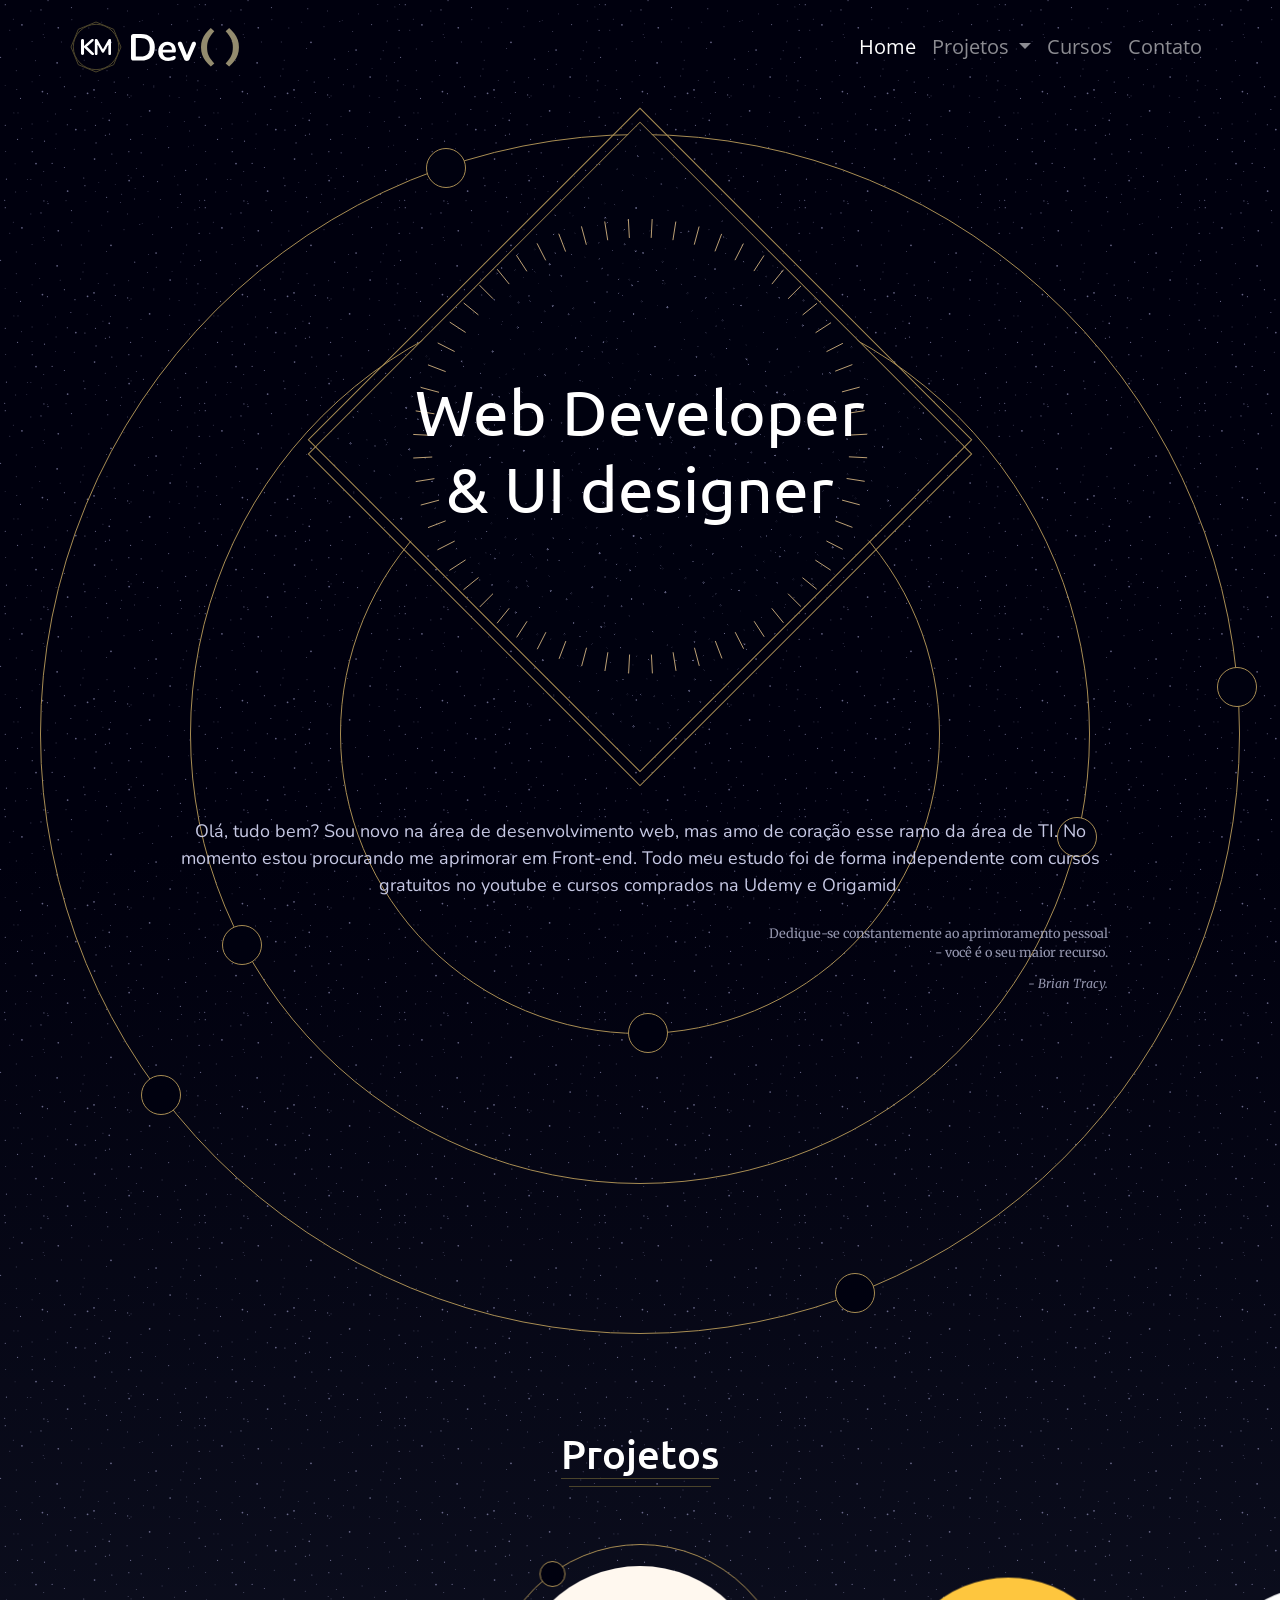
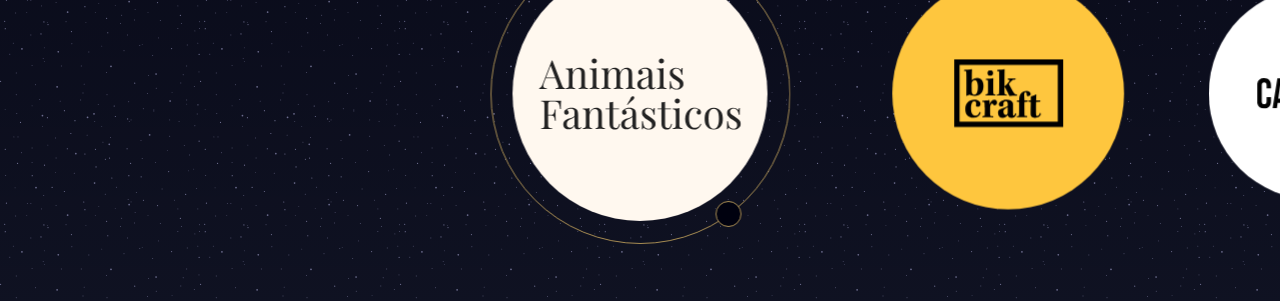
==== index.html @ 915ceefe "melhorias no projeto." ====
<!DOCTYPE html>
<html lang="pt-br">

<head>
  <meta charset="UTF-8">
  <meta http-equiv="X-UA-Compatible" content="IE=edge">
  <meta name="viewport" content="width=device-width, initial-scale=1.0">
  <meta name="description" content="---AQUI A DESCRIÇÃO DO SITE---">
  <!-- Estilos -->
  <link rel="stylesheet" href="css/bootstrap/bootstrap.css">
  <link rel="stylesheet" href="https://cdn.jsdelivr.net/npm/swiper@8/swiper-bundle.min.css" />
  <link rel="stylesheet" href="style.css">
  <!-- Fontes -->
  <link rel="preconnect" href="https://fonts.googleapis.com">
  <link rel="preconnect" href="https://fonts.gstatic.com" crossorigin>
  <link
    href="https://fonts.googleapis.com/css2?family=Comfortaa:wght@500&family=Merriweather:wght@300&family=Nunito&family=Open+Sans:wght@400;500;600&family=Petrona&family=Ubuntu:wght@400;500&family=Poppins&display=swap"
    rel="stylesheet">

  <link rel="shortcut icon" href="favicon.ico" type="image/x-icon">
  <title>Kleber m. júnior</title>
</head>

<body>
  <nav class="navbar navbar-expand-lg navbar-dark dark-bg py-3">
    <div class="container">
      <a class="navbar-brand" href="index.html">
        <img src="imagens/logo.svg" alt="Logo">
      </a>
      <button class="navbar-toggler" type="button" data-bs-toggle="collapse" data-bs-target="#navbarSupportedContent"
        aria-controls="navbarSupportedContent" aria-expanded="false" aria-label="Toggle navigation">
        <span class="navbar-toggler-icon"></span>
      </button>
      <div class="collapse navbar-collapse" id="navbarSupportedContent">
        <ul class="navbar-nav ms-auto mb-2 mb-lg-0 fs-5 font-OP">
          <li class="nav-item">
            <a class="nav-link active" aria-current="page" href="#">Home</a>
          </li>
          <li class="nav-item dropdown">
            <a class="nav-link dropdown-toggle" href="#" id="navbarDropdown" role="button" data-bs-toggle="dropdown"
              aria-expanded="false">
              Projetos
            </a>
            <ul class="dropdown-menu" aria-labelledby="navbarDropdown">
              <li><a class="dropdown-item" href="projetos/move&life/index.html">Move & Life</a></li>
              <li><a class="dropdown-item" href="projetos/animaisFantasticos/index.html">Animais fantasticos</a></li>
              <li><a class="dropdown-item" href="projetos/bikecraft/index.html">Bikecraft</a></li>
              <li><a class="dropdown-item" href="projetos/caravan/index.html">Caravan</a></li>
              <li>
                <hr class="dropdown-divider">
              </li>
              <li><a class="dropdown-item" href="#">Todos os projetos</a></li>
            </ul>
          </li>
          <li class="nav-item">
            <a class="nav-link " href="#cursos">Cursos</a>
          </li>
          <li class="nav-item">
            <a class="nav-link " href="#contato">Contato</a>
          </li>
        </ul>
      </div>
    </div>
  </nav>
  <!--Intro-->
  <section>
    <div class="container-intro">
      <div class="mandala">
        <h1>Web Developer <br> & UI designer</h1>
        <div class="box bx1"></div>
        <div class="box bx2"></div>
      </div>
      <div class="texto">
        <p>Olá, tudo bem? Sou novo na área de desenvolvimento web, mas amo de coração
          esse ramo da área de TI. No momento estou procurando me aprimorar em Front-end.
          Todo meu estudo foi de forma independente com cursos gratuitos no youtube e
          cursos comprados na Udemy e Origamid.</p>
        <blockquote>
          <p>Dedique-se constantemente ao aprimoramento pessoal <br>
            - você é o seu maior recurso.</p>
          <cite>- Brian Tracy.</cite>
        </blockquote>
      </div>
      <div></div>
      <div class="container-orb">
        <div class="orb orb-lg">
          <span class="astro"></span>
          <span class="astro"></span>
          <span class="astro"></span>
          <span class="astro"></span>
          <div class="orb orb-md">
            <span class="astro"></span>
            <span class="astro"></span>
            <span class="astro"></span>
            <div class="orb orb-sm">
              <span class="astro"></span>
              <span class="astro"></span>
            </div>
          </div>
        </div>
      </div>

    </div>
  </section>
  <!--Projetos-->
  <section class="container-fluid grid-just-center" id="projetos">
    <h2 class="title-n2 text-white text-center font-ubu py-3">Projetos <span></span></h2>

    <div class="warpper-projetos swiper">
      <ul class="projetos container swiper-wrapper">
        <li class="item swiper-slide">
          <img src="imagens/projetos/animaisFantasticos.svg" alt="Logo - Animais Fantásticos">
          <span class="orb orb-proj-item">
            <span class="astro astro-proj-item"></span>
            <span class="astro astro-proj-item"></span>
          </span>
        </li>
        <li class="item swiper-slide">
          <img src="imagens/projetos/bikcraft.svg" alt="Logo - Animais Fantásticos">
          <span class="orb orb-proj-item">
            <span class="astro astro-proj-item"></span>
            <span class="astro astro-proj-item"></span>
          </span>
        </li>
        <li class="item swiper-slide">
          <img src="imagens/projetos/caravan.svg" alt="Logo - Animais Fantásticos">
          <span class="orb orb-proj-item">
            <span class="astro astro-proj-item"></span>
            <span class="astro astro-proj-item"></span>
          </span>
        </li>
        <li class="item swiper-slide">
          <img src="imagens/projetos/move&life.svg" alt="Logo - Animais Fantásticos">
          <span class="orb orb-proj-item">
            <span class="astro astro-proj-item"></span>
            <span class="astro astro-proj-item"></span>
          </span>
        </li>
      </ul>
    </div>
  </section>
  <!--Skills-->
  <!-- <section class="container grid-just-center mt-5" id="skills">
    <h2 class="font-ubu title-n2 text-white text-center">Skills<span></span></h2>

    </div>
  </section> -->
  <!-- Cursos -->
  <!-- <section class="container grid-just-center mt-5" id="cursos">
    <h2 class="font-ubu title-n2 text-white text-center">Cursos<span></span></h2>
  </section> -->
  <!-- <footer class="container footer" id="contato">
    <div class="text-white">
      <h3 class="font-ubu title-n3 text-white mb-3">Contato</h3>
      <p class="font-OS">Email: <a href="" class="text-white text-decoration-none">klebrmmaia@gmail.com</a></p>
      <p class="font-OS">Celular: <a href="" class="text-white text-decoration-none">(81) 97317-0171</a></p>
    </div>
    <div class="redes">
      <h3 class="font-ubu title-n3 text-white mb-3">Redes</h3>
      <div class="icons-redes">
        <a href="https://github.com/klebermmaia" target="_blank">
          <img src="imagens/github.svg" alt="">
        </a>
        <a href="https://www.linkedin.com/in/kleber-maia-898808162/" target="_blank">
          <img src="imagens/linkedin-icon.svg" alt="">
        </a>
      </div>
    </div>
  </footer> -->
  <script src="js/bootstrap/popper.min.js"></script>
  <script src="js/bootstrap/bootstrap.js"></script>
  <script src="https://cdn.jsdelivr.net/npm/swiper@8/swiper-bundle.min.js"></script>
  <script type="module" src="script.js"></script>
  <script>
    const swiper = new Swiper('.swiper', {
      loop: false,
      autoplay: {
        delay: 5000,
      },
      effect: "coverflow",
      grabCursor: true,
      centeredSlides: true,
      slidesPerView: "auto",
      coverflowEffect: {
        rotate: 0,
        stretch: -150,
        depth: 120,
        slideShadows: false,
      },
      mousewheel: {
        invert: false,
      },
    })
  </script>
</body>

</html>
---- style.css ----
@import url(css/styles/global.css);
@import url(css/styles/tipografia.css);

@import url(css/styles/intro.css);
@import url(css/styles/intro_orbita.css);
@import url(css/styles/projetos_orbita.css);

@import url(css/styles/projetos.css);

@import url(css/styles/skills.css);

/* ORBITA */
@media (max-width: 500px) {
  .orb-lg {
    min-width: 1000px;
    height: 1000px;
  }

  .orb-md {
    min-width: 700px;
    height: 700px;
  }

  .orb-sm {
    min-width: 400px;
    height: 400px;
  }

  .orb-lg>.astro:nth-child(1) {
    top: -11px;
    left: 385px;
  }

  .orb-lg>.astro:nth-child(2) {
    left: 51px;
    bottom: 218px;
  }

  .orb-lg>.astro:nth-child(3) {
    top: 532px;
    right: -18px;
  }

  .orb-lg>.astro:nth-child(4) {
    right: 364px;
    bottom: -6px;
  }

  .orb-md>.astro:nth-child(1) {
    top: -17px;
    left: 385px;
  }

  .orb-md>.astro:nth-child(2) {
    left: -2px;
    bottom: 218px;
  }

  .orb-md>.astro:nth-child(3) {
    top: 532px;
    right: 45px;
  }

  .orb-sm>.astro:nth-child(1) {
    top: 4px;
    right: 83px;
  }

  .orb-sm>.astro:nth-child(2) {
    left: 287px;
    bottom: 13px;
  }
}
@media (max-width: 425px) {
  .orb-lg {
    min-width: 700px;
    height: 700px;
  }

  .orb-md {
    min-width: 500px;
    height: 500px;
  }

  .orb-sm {
    min-width: 300px;
    height: 300px;
  }

  .astro {
    width: 35px;
    height: 35px;
  }

  .orb-lg>.astro:nth-child(1) {
    top: -11px;
    left: 385px;
  }

  .orb-lg>.astro:nth-child(2) {
    left: 0px;
    bottom: 218px;
  }

  .orb-lg>.astro:nth-child(3) {
    top: 464px;
    right: 7px;
  }

  .orb-lg>.astro:nth-child(4) {
    right: 364px;
    bottom: -17px;
  }

  .orb-md>.astro:nth-child(1) {
    top: 35px;
    left: 385px;
  }

  .orb-md>.astro:nth-child(2) {
    left: -17px;
    bottom: 218px;
  }

  .orb-md>.astro:nth-child(3) {
    top: 397px;
    right: 45px;
  }

  .orb-sm>.astro:nth-child(1) {
    top: -8px;
    right: 83px;
  }

  .orb-sm>.astro:nth-child(2) {
    left: 223px;
    bottom: 13px;
  }
}
@media (max-width: 320px) {
  .orb-lg {
    min-width: 530px;
    height: 530px;
  }

  .orb-md {
    min-width: 330px;
    height: 330px;
  }

  .orb-sm {
    min-width: 130px;
    height: 130px;
  }

  .astro {
    width: 25px;
    height: 25px;
  }

  .orb-lg>.astro:nth-child(1) {
    top: 23px;
    left: 385px;
  }

  .orb-lg>.astro:nth-child(2) {
    left: -11px;
    bottom: 218px;
  }

  .orb-lg>.astro:nth-child(3) {
    top: 464px;
    right: 93px;
  }

  .orb-lg>.astro:nth-child(4) {
    right: 364px;
    bottom: 13px;
  }

  .orb-md>.astro:nth-child(1) {
    top: 11px;
    left: 235px;
  }

  .orb-md>.astro:nth-child(2) {
    left: 3px;
    bottom: 218px;
  }

  .orb-md>.astro:nth-child(3) {
    top: 276px;
    right: 45px;
  }

  .orb-sm>.astro:nth-child(1) {
    top: -8px;
    right: 70px;
  }

  .orb-sm>.astro:nth-child(2) {
    left: 103px;
    bottom: 13px;
  }
}
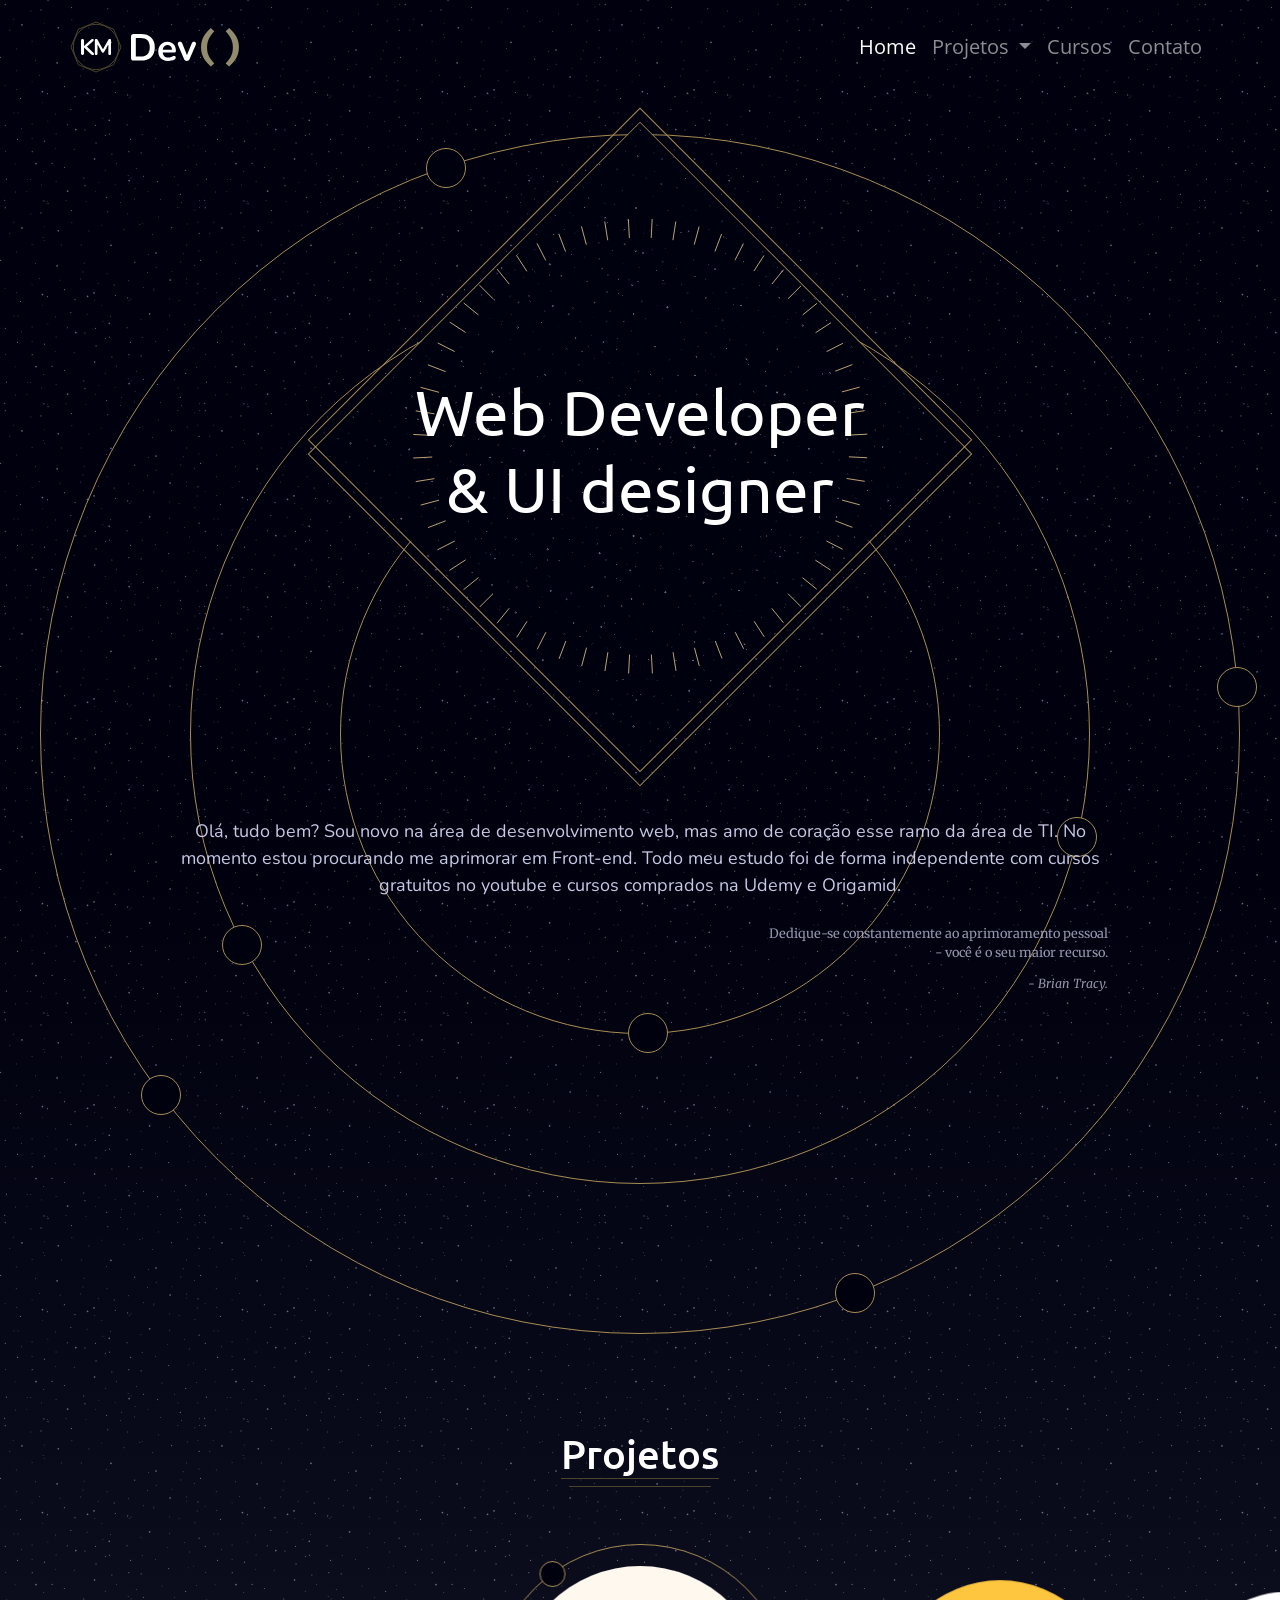
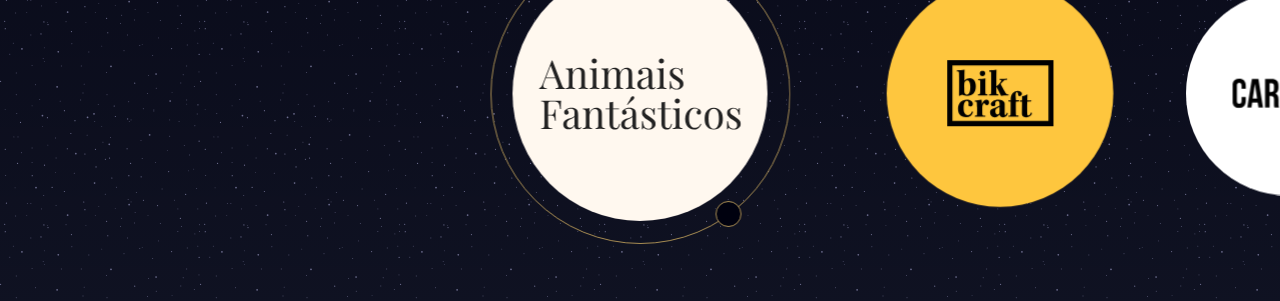
==== commit 2a5c0ced: "melhoria nos slides" ====
--- a/index.html
+++ b/index.html
@@ -13,9 +13,7 @@
   <!-- Fontes -->
   <link rel="preconnect" href="https://fonts.googleapis.com">
   <link rel="preconnect" href="https://fonts.gstatic.com" crossorigin>
-  <link
-    href="https://fonts.googleapis.com/css2?family=Comfortaa:wght@500&family=Merriweather:wght@300&family=Nunito&family=Open+Sans:wght@400;500;600&family=Petrona&family=Ubuntu:wght@400;500&family=Poppins&display=swap"
-    rel="stylesheet">
+  <link href="https://fonts.googleapis.com/css2?family=Comfortaa:wght@500&family=Merriweather:wght@300&family=Nunito&family=Open+Sans:wght@400;500;600&family=Petrona&family=Ubuntu:wght@400;500&family=Poppins&display=swap" rel="stylesheet">
 
   <link rel="shortcut icon" href="favicon.ico" type="image/x-icon">
   <title>Kleber m. júnior</title>
@@ -108,7 +106,7 @@
 
     <div class="warpper-projetos swiper">
       <ul class="projetos container swiper-wrapper">
-        <li class="item swiper-slide">
+        <!-- <li class="item swiper-slide">
           <img src="imagens/projetos/animaisFantasticos.svg" alt="Logo - Animais Fantásticos">
           <span class="orb orb-proj-item">
             <span class="astro astro-proj-item"></span>
@@ -135,7 +133,7 @@
             <span class="astro astro-proj-item"></span>
             <span class="astro astro-proj-item"></span>
           </span>
-        </li>
+        </li> -->
       </ul>
     </div>
   </section>
@@ -171,27 +169,7 @@
   <script src="js/bootstrap/bootstrap.js"></script>
   <script src="https://cdn.jsdelivr.net/npm/swiper@8/swiper-bundle.min.js"></script>
   <script type="module" src="script.js"></script>
-  <script>
-    const swiper = new Swiper('.swiper', {
-      loop: false,
-      autoplay: {
-        delay: 5000,
-      },
-      effect: "coverflow",
-      grabCursor: true,
-      centeredSlides: true,
-      slidesPerView: "auto",
-      coverflowEffect: {
-        rotate: 0,
-        stretch: -150,
-        depth: 120,
-        slideShadows: false,
-      },
-      mousewheel: {
-        invert: false,
-      },
-    })
-  </script>
+
 </body>
 
 </html>
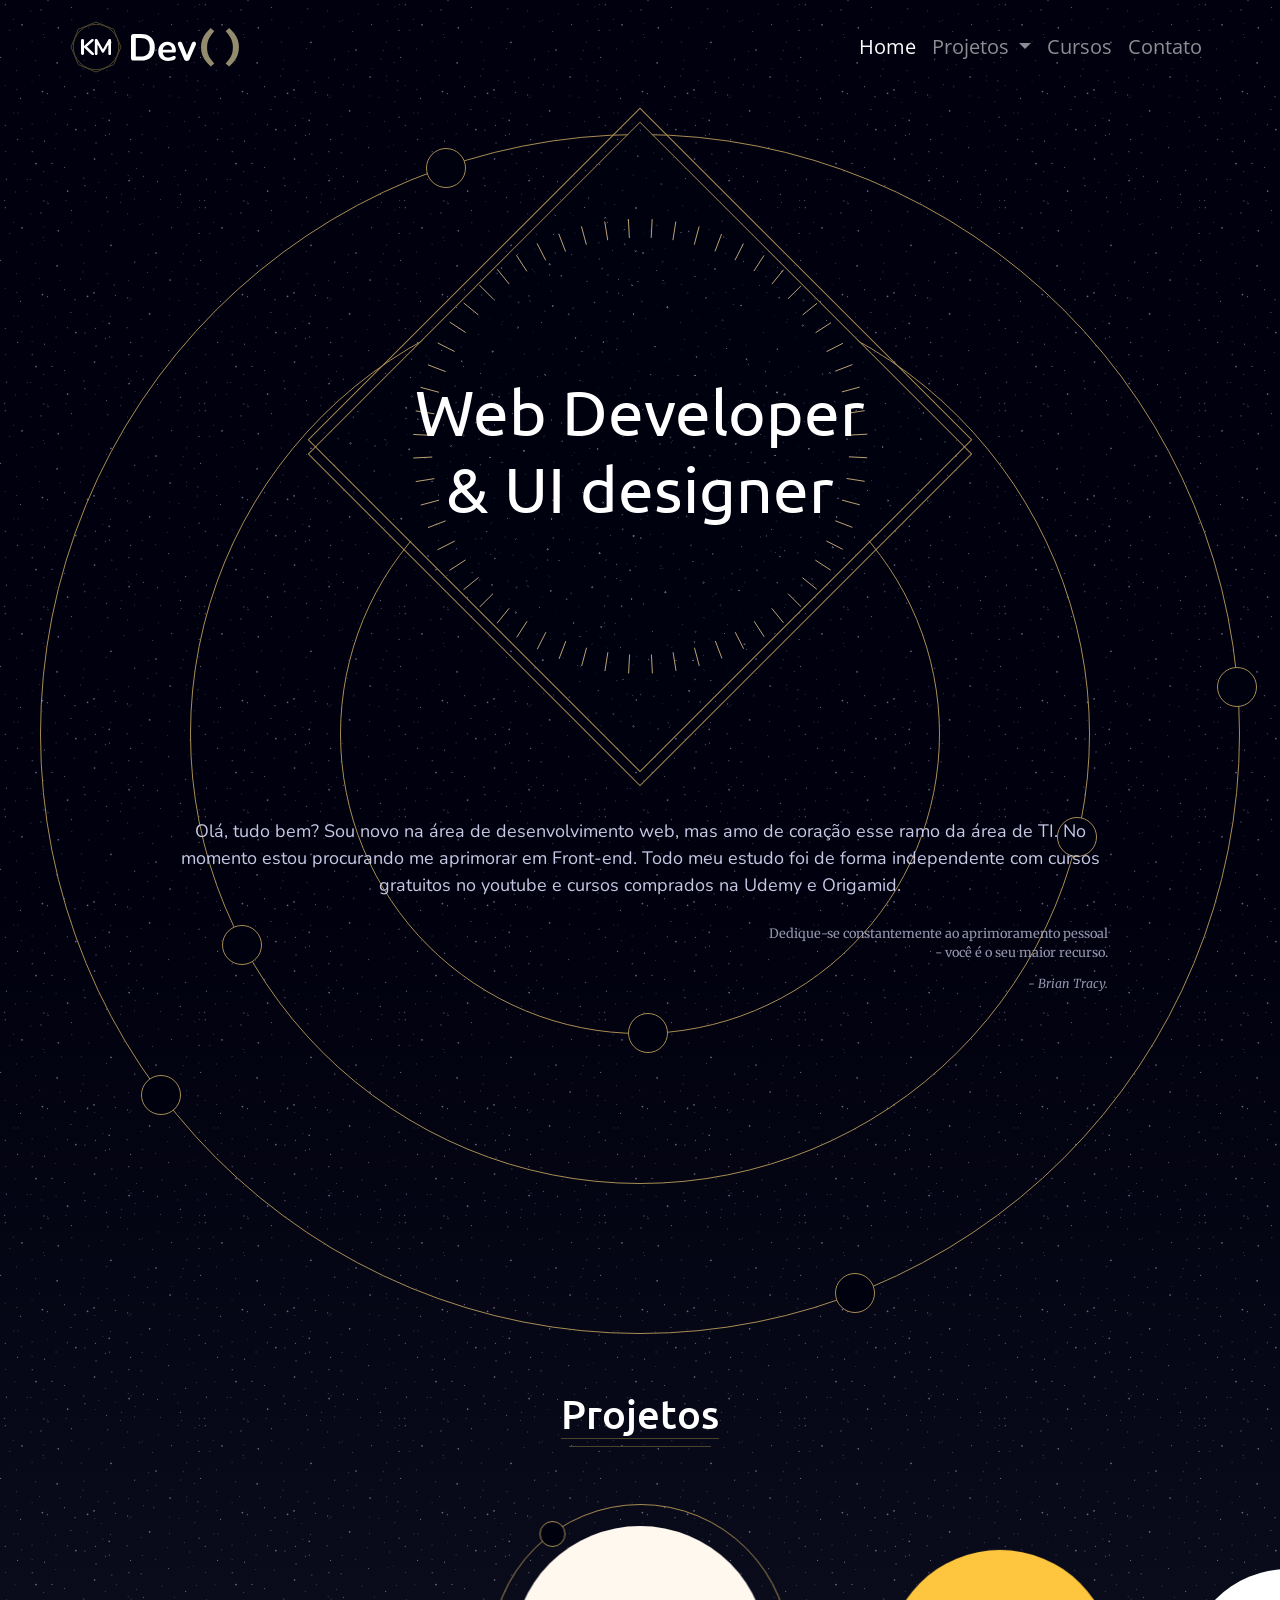
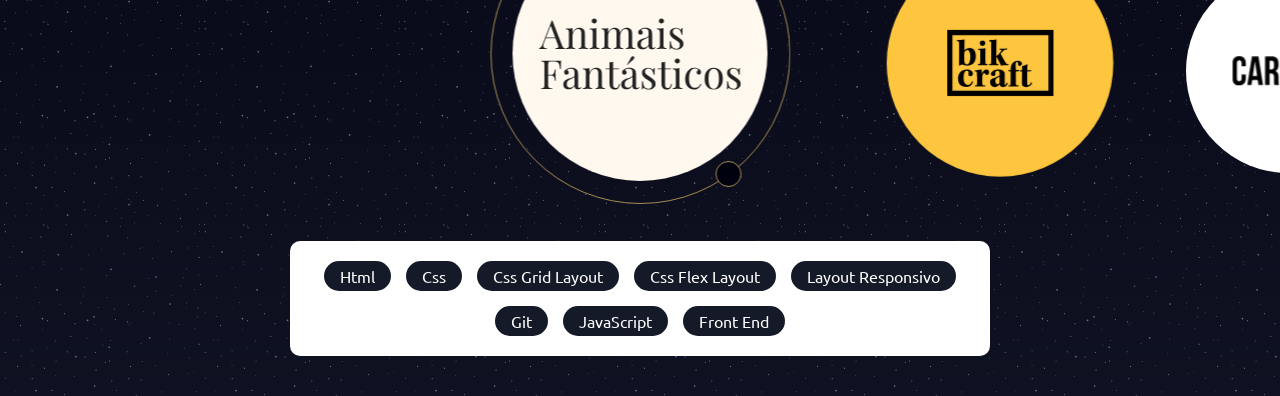
==== commit f3dde9de: "campo de habilidades" ====
--- a/index.html
+++ b/index.html
@@ -106,65 +106,29 @@
 
     <div class="warpper-projetos swiper">
       <ul class="projetos container swiper-wrapper">
-        <!-- <li class="item swiper-slide">
+  <!--  <li class="item swiper-slide">
           <img src="imagens/projetos/animaisFantasticos.svg" alt="Logo - Animais Fantásticos">
           <span class="orb orb-proj-item">
             <span class="astro astro-proj-item"></span>
             <span class="astro astro-proj-item"></span>
           </span>
-        </li>
-        <li class="item swiper-slide">
-          <img src="imagens/projetos/bikcraft.svg" alt="Logo - Animais Fantásticos">
-          <span class="orb orb-proj-item">
-            <span class="astro astro-proj-item"></span>
-            <span class="astro astro-proj-item"></span>
-          </span>
-        </li>
-        <li class="item swiper-slide">
-          <img src="imagens/projetos/caravan.svg" alt="Logo - Animais Fantásticos">
-          <span class="orb orb-proj-item">
-            <span class="astro astro-proj-item"></span>
-            <span class="astro astro-proj-item"></span>
-          </span>
-        </li>
-        <li class="item swiper-slide">
-          <img src="imagens/projetos/move&life.svg" alt="Logo - Animais Fantásticos">
-          <span class="orb orb-proj-item">
-            <span class="astro astro-proj-item"></span>
-            <span class="astro astro-proj-item"></span>
-          </span>
-        </li> -->
+        </li>  -->
       </ul>
+      <div class="used-tech-grid">
+        <ul class="used-tech font-ubu">
+          <li class="tech">html</li>
+          <li class="tech">css</li>
+          <li class="tech">css grid layout</li>
+          <li class="tech">css flex layout</li>
+          <li class="tech">layout responsivo</li>
+          <li class="tech">git</li>
+          <li class="tech">JavaScript</li>
+          <li class="tech">Front end</li>
+        </ul>
+      </div>
     </div>
   </section>
-  <!--Skills-->
-  <!-- <section class="container grid-just-center mt-5" id="skills">
-    <h2 class="font-ubu title-n2 text-white text-center">Skills<span></span></h2>
-
-    </div>
-  </section> -->
-  <!-- Cursos -->
-  <!-- <section class="container grid-just-center mt-5" id="cursos">
-    <h2 class="font-ubu title-n2 text-white text-center">Cursos<span></span></h2>
-  </section> -->
-  <!-- <footer class="container footer" id="contato">
-    <div class="text-white">
-      <h3 class="font-ubu title-n3 text-white mb-3">Contato</h3>
-      <p class="font-OS">Email: <a href="" class="text-white text-decoration-none">klebrmmaia@gmail.com</a></p>
-      <p class="font-OS">Celular: <a href="" class="text-white text-decoration-none">(81) 97317-0171</a></p>
-    </div>
-    <div class="redes">
-      <h3 class="font-ubu title-n3 text-white mb-3">Redes</h3>
-      <div class="icons-redes">
-        <a href="https://github.com/klebermmaia" target="_blank">
-          <img src="imagens/github.svg" alt="">
-        </a>
-        <a href="https://www.linkedin.com/in/kleber-maia-898808162/" target="_blank">
-          <img src="imagens/linkedin-icon.svg" alt="">
-        </a>
-      </div>
-    </div>
-  </footer> -->
+  
   <script src="js/bootstrap/popper.min.js"></script>
   <script src="js/bootstrap/bootstrap.js"></script>
   <script src="https://cdn.jsdelivr.net/npm/swiper@8/swiper-bundle.min.js"></script>
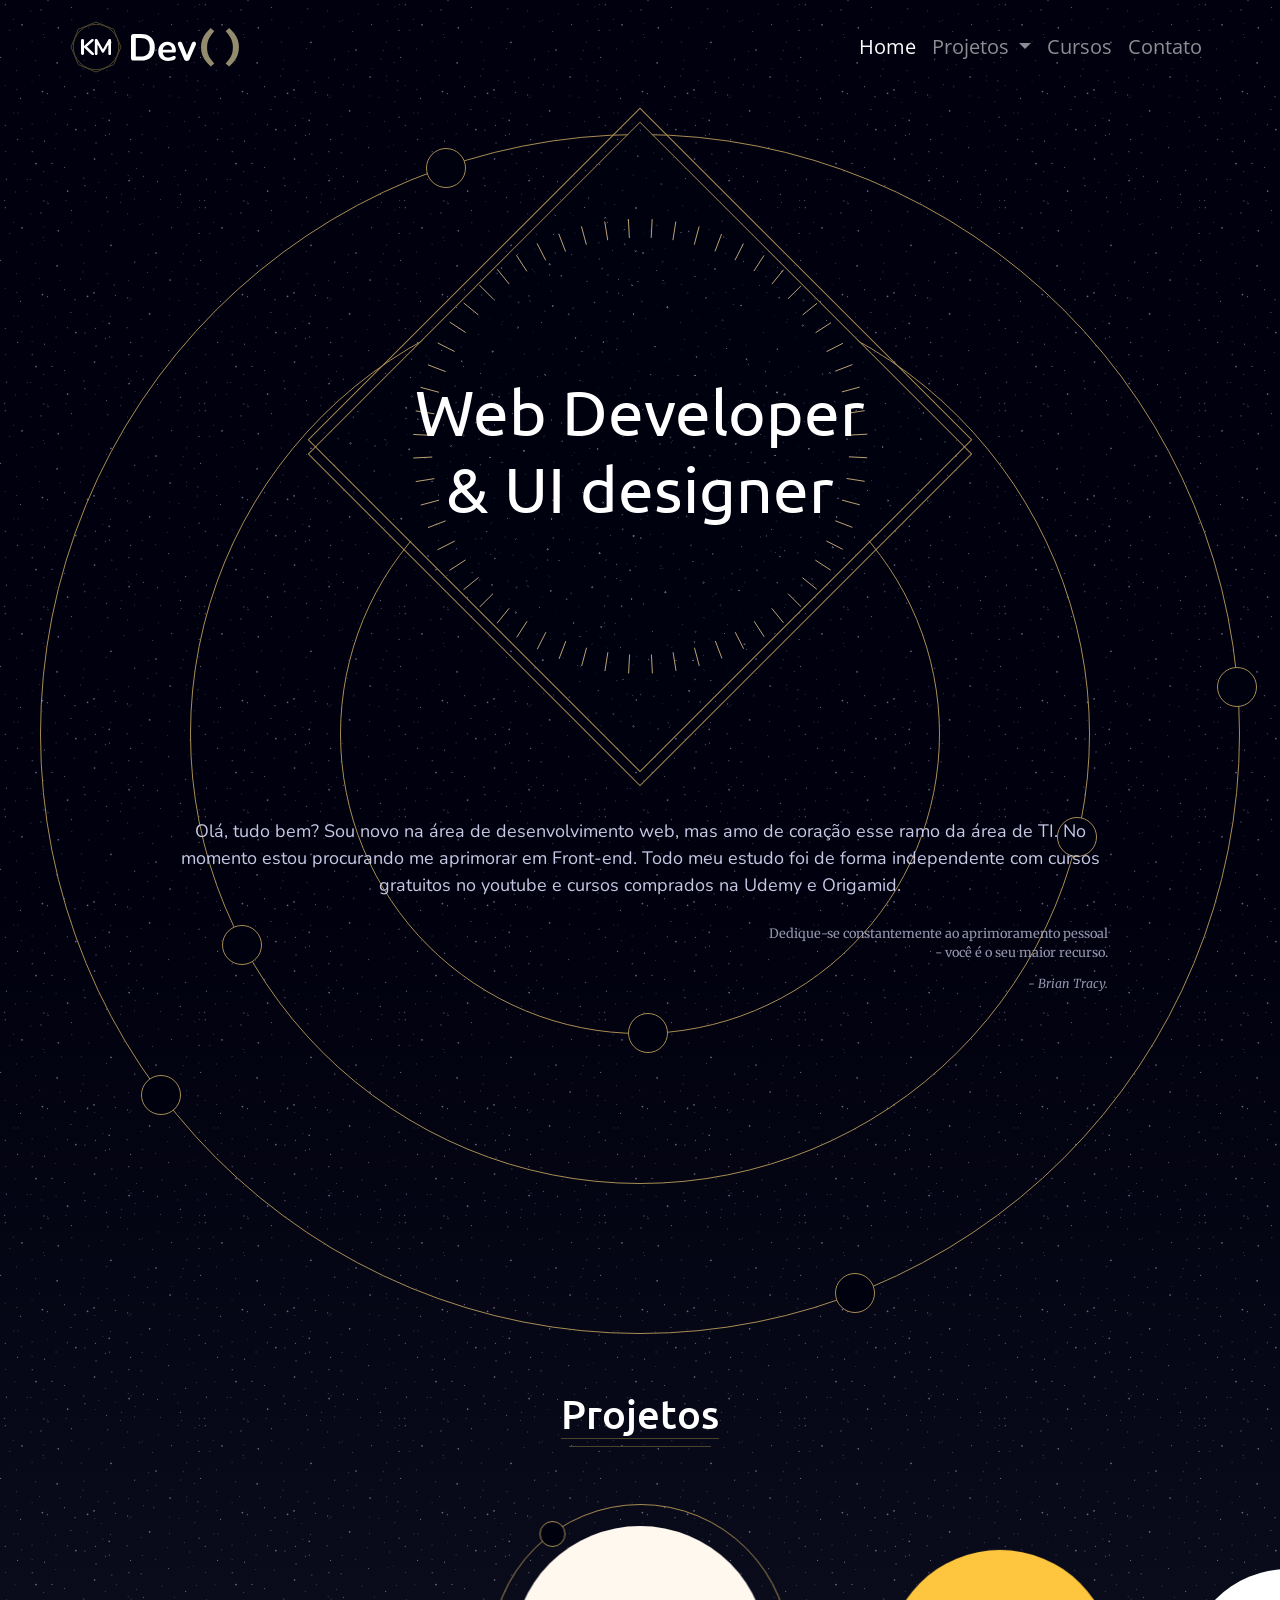
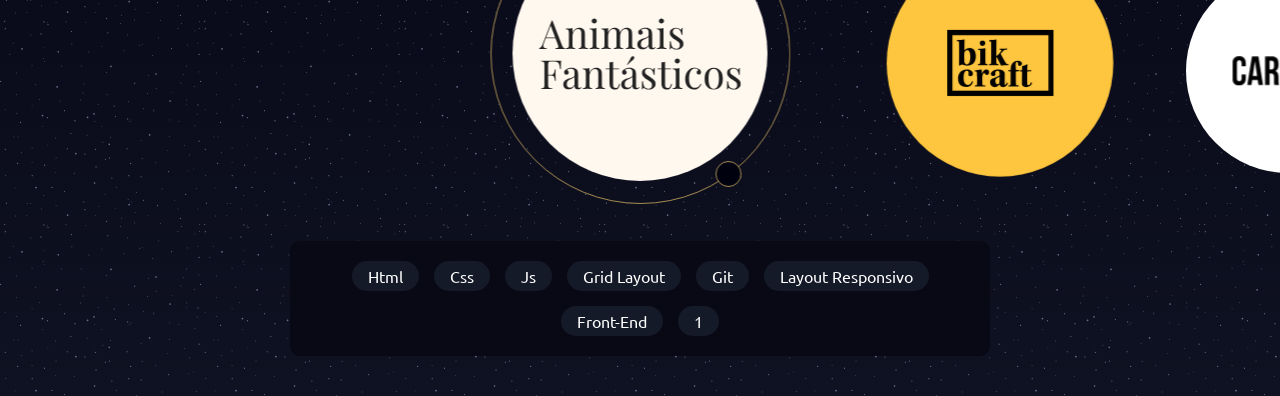
==== commit 681ae72e: "caracteristicas dos projetos" ====
--- a/index.html
+++ b/index.html
@@ -13,7 +13,9 @@
   <!-- Fontes -->
   <link rel="preconnect" href="https://fonts.googleapis.com">
   <link rel="preconnect" href="https://fonts.gstatic.com" crossorigin>
-  <link href="https://fonts.googleapis.com/css2?family=Comfortaa:wght@500&family=Merriweather:wght@300&family=Nunito&family=Open+Sans:wght@400;500;600&family=Petrona&family=Ubuntu:wght@400;500&family=Poppins&display=swap" rel="stylesheet">
+  <link
+    href="https://fonts.googleapis.com/css2?family=Comfortaa:wght@500&family=Merriweather:wght@300&family=Nunito&family=Open+Sans:wght@400;500;600&family=Petrona&family=Ubuntu:wght@400;500&family=Poppins&display=swap"
+    rel="stylesheet">
 
   <link rel="shortcut icon" href="favicon.ico" type="image/x-icon">
   <title>Kleber m. júnior</title>
@@ -106,29 +108,41 @@
 
     <div class="warpper-projetos swiper">
       <ul class="projetos container swiper-wrapper">
-  <!--  <li class="item swiper-slide">
-          <img src="imagens/projetos/animaisFantasticos.svg" alt="Logo - Animais Fantásticos">
-          <span class="orb orb-proj-item">
-            <span class="astro astro-proj-item"></span>
-            <span class="astro astro-proj-item"></span>
-          </span>
-        </li>  -->
       </ul>
       <div class="used-tech-grid">
         <ul class="used-tech font-ubu">
-          <li class="tech">html</li>
-          <li class="tech">css</li>
-          <li class="tech">css grid layout</li>
-          <li class="tech">css flex layout</li>
-          <li class="tech">layout responsivo</li>
-          <li class="tech">git</li>
-          <li class="tech">JavaScript</li>
-          <li class="tech">Front end</li>
         </ul>
       </div>
     </div>
   </section>
-  
+  <!--Skills-->
+  <!-- <section class="container grid-just-center mt-5" id="skills">
+    <h2 class="font-ubu title-n2 text-white text-center">Skills<span></span></h2>
+
+    </div>
+  </section> -->
+  <!-- Cursos -->
+  <!-- <section class="container grid-just-center mt-5" id="cursos">
+    <h2 class="font-ubu title-n2 text-white text-center">Cursos<span></span></h2>
+  </section> -->
+  <!-- <footer class="container footer" id="contato">
+    <div class="text-white">
+      <h3 class="font-ubu title-n3 text-white mb-3">Contato</h3>
+      <p class="font-OS">Email: <a href="" class="text-white text-decoration-none">klebrmmaia@gmail.com</a></p>
+      <p class="font-OS">Celular: <a href="" class="text-white text-decoration-none">(81) 97317-0171</a></p>
+    </div>
+    <div class="redes">
+      <h3 class="font-ubu title-n3 text-white mb-3">Redes</h3>
+      <div class="icons-redes">
+        <a href="https://github.com/klebermmaia" target="_blank">
+          <img src="imagens/github.svg" alt="">
+        </a>
+        <a href="https://www.linkedin.com/in/kleber-maia-898808162/" target="_blank">
+          <img src="imagens/linkedin-icon.svg" alt="">
+        </a>
+      </div>
+    </div>
+  </footer> -->
   <script src="js/bootstrap/popper.min.js"></script>
   <script src="js/bootstrap/bootstrap.js"></script>
   <script src="https://cdn.jsdelivr.net/npm/swiper@8/swiper-bundle.min.js"></script>
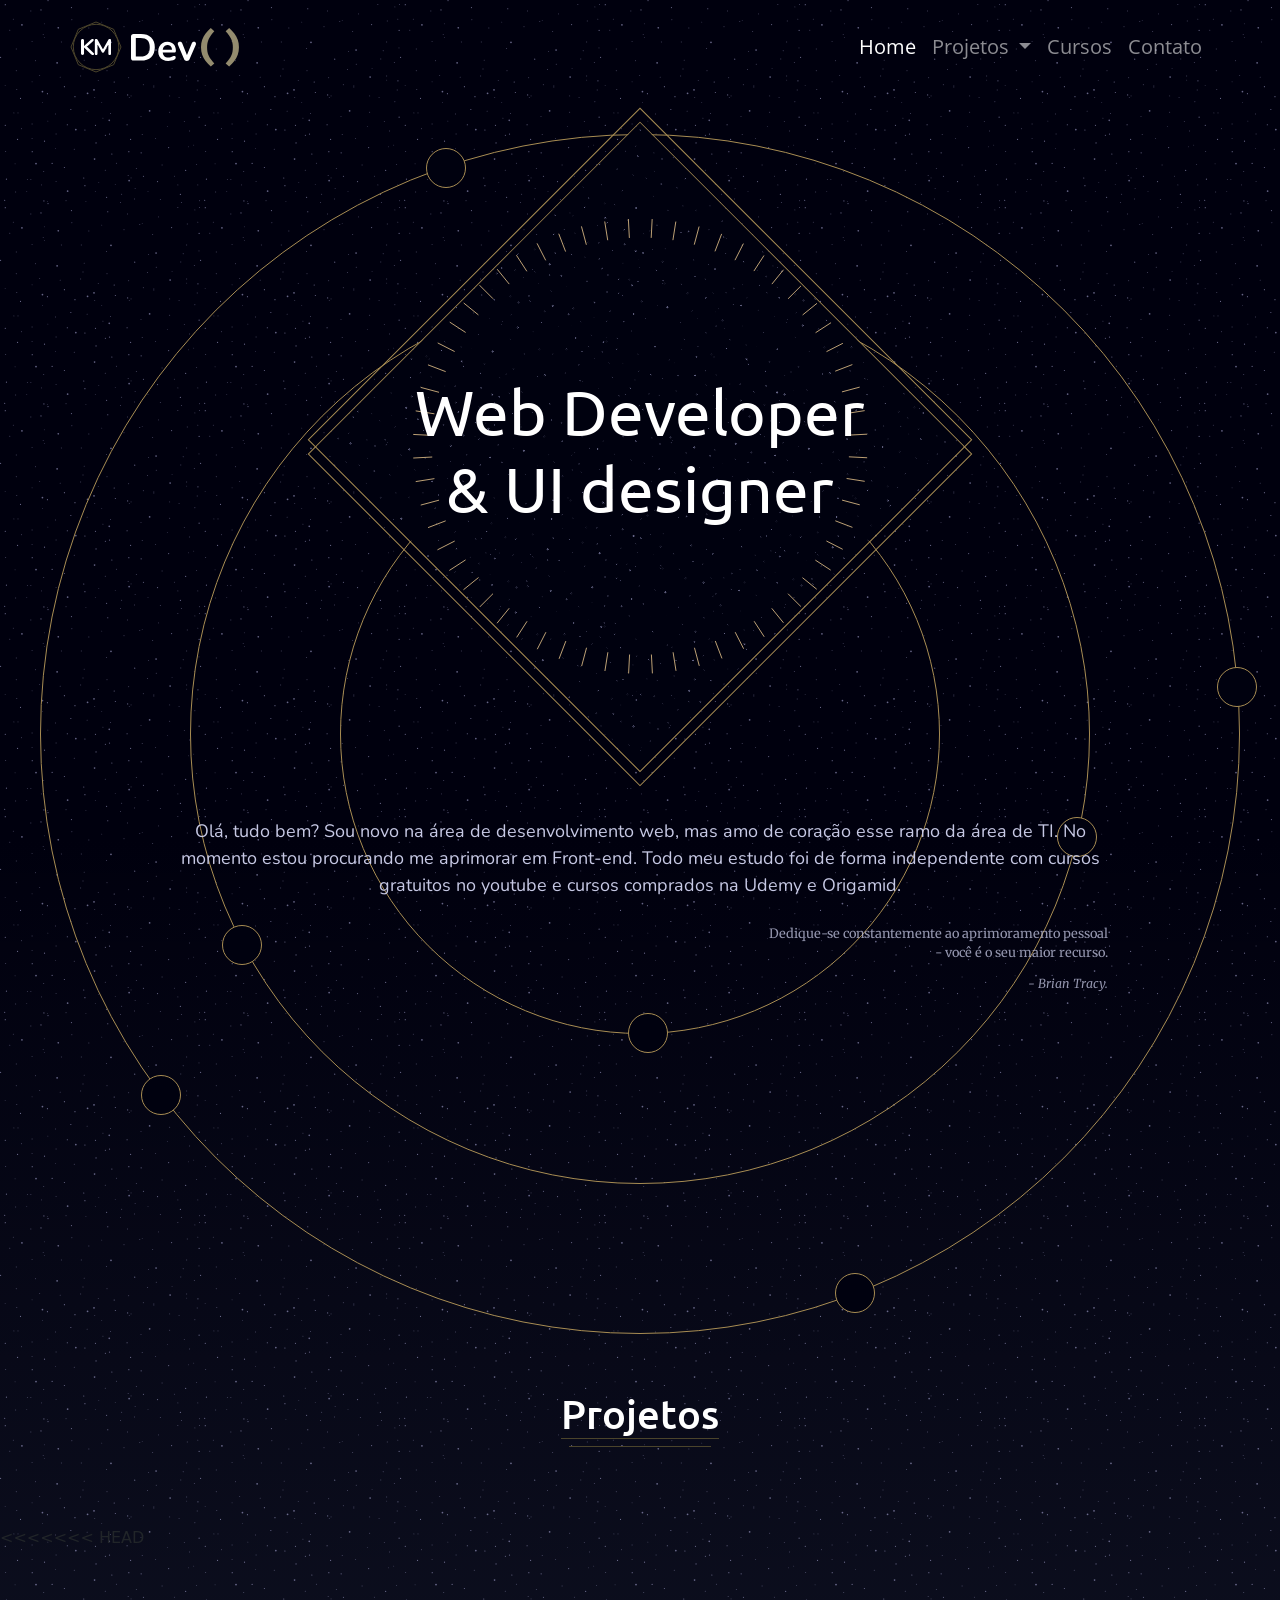
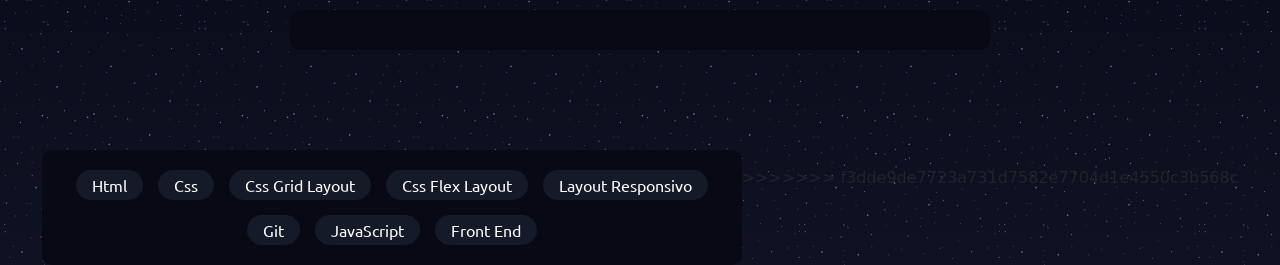
==== commit 6c0c7f4b: "Merge branch 'main' of https://github.com/klebermmaia/meu_site-portifolio" ====
--- a/index.html
+++ b/index.html
@@ -108,6 +108,7 @@
 
     <div class="warpper-projetos swiper">
       <ul class="projetos container swiper-wrapper">
+<<<<<<< HEAD
       </ul>
       <div class="used-tech-grid">
         <ul class="used-tech font-ubu">
@@ -140,9 +141,31 @@
         <a href="https://www.linkedin.com/in/kleber-maia-898808162/" target="_blank">
           <img src="imagens/linkedin-icon.svg" alt="">
         </a>
+=======
+  <!--  <li class="item swiper-slide">
+          <img src="imagens/projetos/animaisFantasticos.svg" alt="Logo - Animais Fantásticos">
+          <span class="orb orb-proj-item">
+            <span class="astro astro-proj-item"></span>
+            <span class="astro astro-proj-item"></span>
+          </span>
+        </li>  -->
+      </ul>
+      <div class="used-tech-grid">
+        <ul class="used-tech font-ubu">
+          <li class="tech">html</li>
+          <li class="tech">css</li>
+          <li class="tech">css grid layout</li>
+          <li class="tech">css flex layout</li>
+          <li class="tech">layout responsivo</li>
+          <li class="tech">git</li>
+          <li class="tech">JavaScript</li>
+          <li class="tech">Front end</li>
+        </ul>
+>>>>>>> f3dde9de7723a731d7582e7704d1e4550c3b568c
       </div>
     </div>
-  </footer> -->
+  </section>
+  
   <script src="js/bootstrap/popper.min.js"></script>
   <script src="js/bootstrap/bootstrap.js"></script>
   <script src="https://cdn.jsdelivr.net/npm/swiper@8/swiper-bundle.min.js"></script>
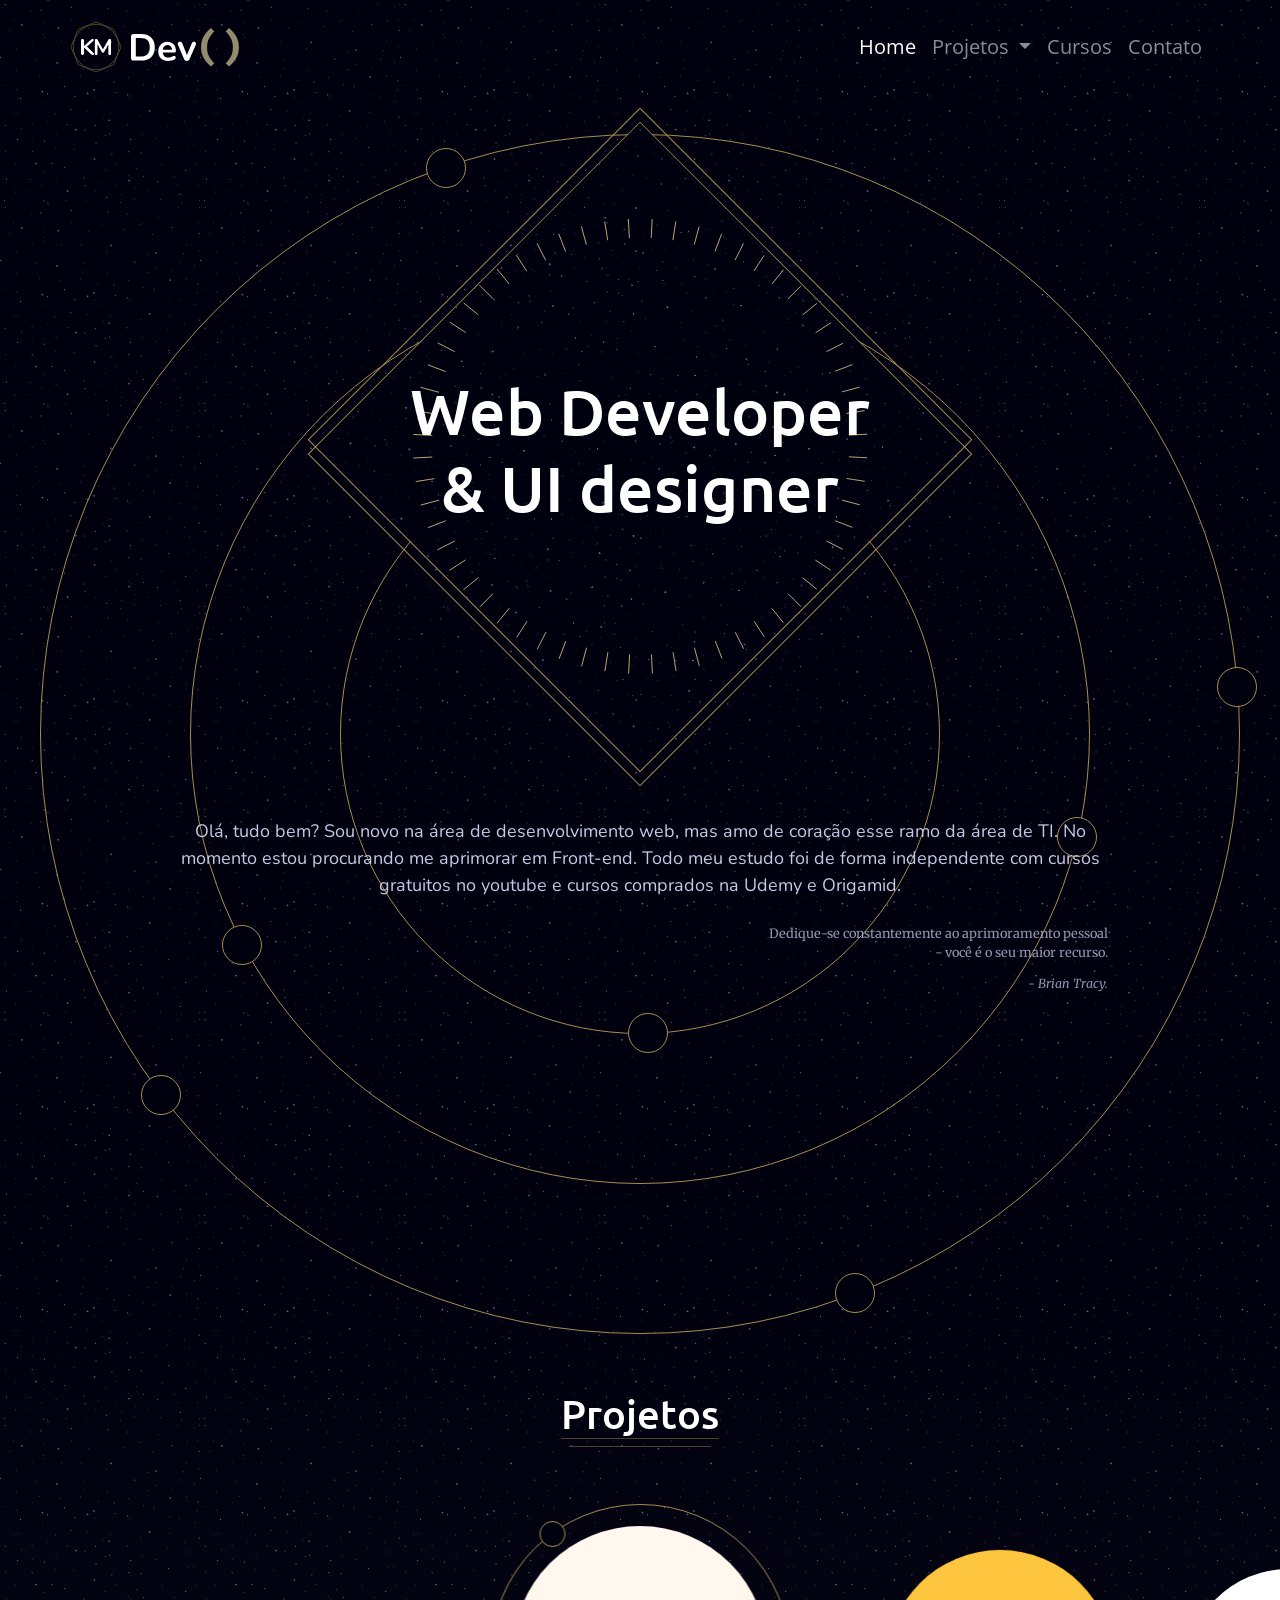
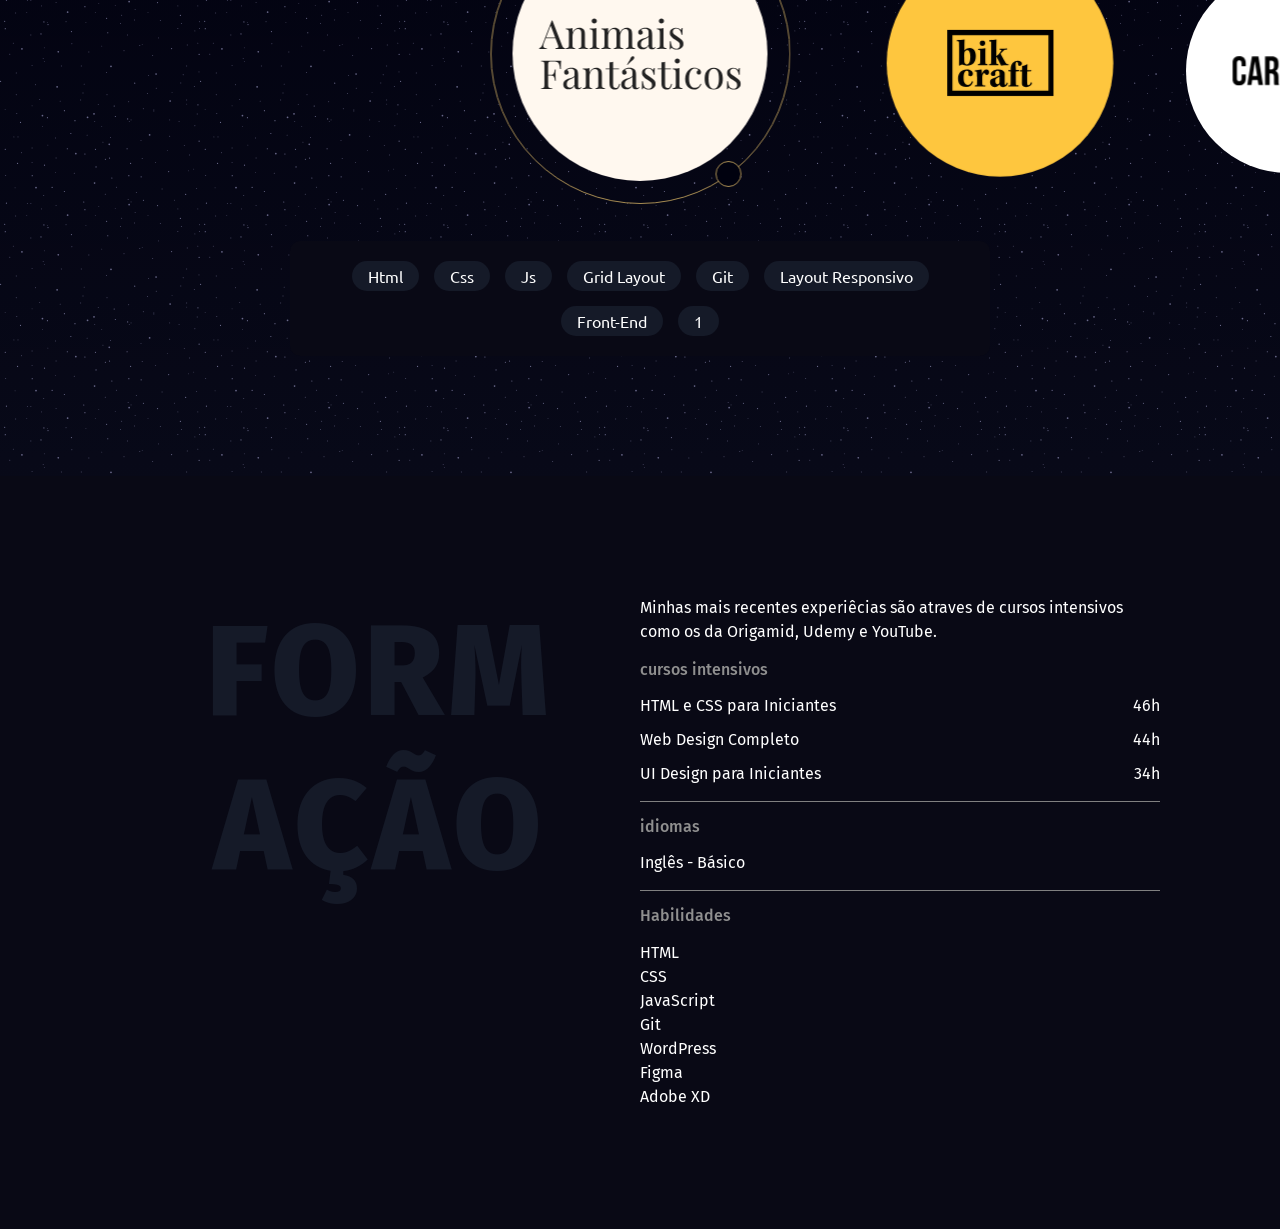
==== commit f55ffa90: "update" ====
--- a/index.html
+++ b/index.html
@@ -14,7 +14,7 @@
   <link rel="preconnect" href="https://fonts.googleapis.com">
   <link rel="preconnect" href="https://fonts.gstatic.com" crossorigin>
   <link
-    href="https://fonts.googleapis.com/css2?family=Comfortaa:wght@500&family=Merriweather:wght@300&family=Nunito&family=Open+Sans:wght@400;500;600&family=Petrona&family=Ubuntu:wght@400;500&family=Poppins&display=swap"
+    href="https://fonts.googleapis.com/css2?family=Comfortaa:wght@500&family=Merriweather:wght@300&family=Nunito&family=Open+Sans:wght@400;500;600&family=Petrona&family=Ubuntu:wght@400;500&family=Poppins&&family=Fira+Sans:wght@400;800;900&display=swap"
     rel="stylesheet">
 
   <link rel="shortcut icon" href="favicon.ico" type="image/x-icon">
@@ -66,7 +66,7 @@
   <section>
     <div class="container-intro">
       <div class="mandala">
-        <h1>Web Developer <br> & UI designer</h1>
+        <h1 class="intro-titulo-principal ">Web Developer <br> & UI designer</h1>
         <div class="box bx1"></div>
         <div class="box bx2"></div>
       </div>
@@ -108,7 +108,6 @@
 
     <div class="warpper-projetos swiper">
       <ul class="projetos container swiper-wrapper">
-<<<<<<< HEAD
       </ul>
       <div class="used-tech-grid">
         <ul class="used-tech font-ubu">
@@ -116,56 +115,74 @@
       </div>
     </div>
   </section>
-  <!--Skills-->
-  <!-- <section class="container grid-just-center mt-5" id="skills">
-    <h2 class="font-ubu title-n2 text-white text-center">Skills<span></span></h2>
-
+  <!-- Formação -->
+  <section class="container-fluid formacao">
+    <div class="formacao-titulo">
+      <h1 class="font-FS">form<br>ação</h1>
     </div>
-  </section> -->
-  <!-- Cursos -->
-  <!-- <section class="container grid-just-center mt-5" id="cursos">
-    <h2 class="font-ubu title-n2 text-white text-center">Cursos<span></span></h2>
-  </section> -->
-  <!-- <footer class="container footer" id="contato">
-    <div class="text-white">
-      <h3 class="font-ubu title-n3 text-white mb-3">Contato</h3>
-      <p class="font-OS">Email: <a href="" class="text-white text-decoration-none">klebrmmaia@gmail.com</a></p>
-      <p class="font-OS">Celular: <a href="" class="text-white text-decoration-none">(81) 97317-0171</a></p>
-    </div>
-    <div class="redes">
-      <h3 class="font-ubu title-n3 text-white mb-3">Redes</h3>
-      <div class="icons-redes">
-        <a href="https://github.com/klebermmaia" target="_blank">
-          <img src="imagens/github.svg" alt="">
-        </a>
-        <a href="https://www.linkedin.com/in/kleber-maia-898808162/" target="_blank">
-          <img src="imagens/linkedin-icon.svg" alt="">
-        </a>
-=======
-  <!--  <li class="item swiper-slide">
-          <img src="imagens/projetos/animaisFantasticos.svg" alt="Logo - Animais Fantásticos">
-          <span class="orb orb-proj-item">
-            <span class="astro astro-proj-item"></span>
-            <span class="astro astro-proj-item"></span>
-          </span>
-        </li>  -->
-      </ul>
-      <div class="used-tech-grid">
-        <ul class="used-tech font-ubu">
-          <li class="tech">html</li>
-          <li class="tech">css</li>
-          <li class="tech">css grid layout</li>
-          <li class="tech">css flex layout</li>
-          <li class="tech">layout responsivo</li>
-          <li class="tech">git</li>
-          <li class="tech">JavaScript</li>
-          <li class="tech">Front end</li>
-        </ul>
->>>>>>> f3dde9de7723a731d7582e7704d1e4550c3b568c
+    <div class="formacao-historico">
+      <div class="intro-formacao">
+        <p>Minhas mais recentes experiêcias são atraves de cursos intensivos como os da Origamid, Udemy e YouTube.</p>
+      </div>
+      <div class="formacoes">
+        <div class="cursos ">
+          <div class="titulos-formacao">
+            <span></span>
+            <h3>cursos intensivos</h3>
+          </div>
+          <ul>
+            <li>
+              <div class="curso">
+                <a href="https://www.origamid.com/certificate/09580dfd" target="_blank">HTML e CSS para Iniciantes</a>
+                <span></span>
+              </div> 
+              <span>46h</span>
+            </li>
+            <li>
+              <div class="curso">
+                <a href="https://www.origamid.com/certificate/017395b3" target="_blank">Web Design Completo</a>
+                <span></span>
+              </div>
+              <span>44h</span>
+            </li>
+            <li>
+              <div class="curso">
+                <a href="https://www.origamid.com/certificate/74484af0" target="_blank">UI Design para Iniciantes</a>
+                <span></span>
+              </div>
+              <span>34h</span>
+            </li>
+          </ul>
+        </div>
+        <div class="idiomas ">
+          <div class="titulos-formacao">
+            <span></span>
+            <h3>idiomas</h3>
+          </div>
+          <ul>
+            <li>
+              Inglês <span> - Básico</span>
+            </li>
+          </ul>
+        </div>
+        <div class="skills ">
+          <div class="titulos-formacao">
+            <span></span>
+            <h3>Habilidades</h3>
+          </div>
+          <ul>
+            <li>HTML</li>
+            <li>CSS</li>
+            <li>JavaScript</li>
+            <li>Git</li>
+            <li>WordPress</li>
+            <li>Figma</li>
+            <li>Adobe XD</li>
+          </ul>
+        </div>
       </div>
     </div>
   </section>
-  
   <script src="js/bootstrap/popper.min.js"></script>
   <script src="js/bootstrap/bootstrap.js"></script>
   <script src="https://cdn.jsdelivr.net/npm/swiper@8/swiper-bundle.min.js"></script>
--- a/style.css
+++ b/style.css
@@ -7,7 +7,9 @@
 
 @import url(css/styles/projetos.css);
 
-@import url(css/styles/skills.css);
+@import url(css/styles/formacao.css);
+
+@import url(css/styles/navbar.css);
 
 /* ORBITA */
 @media (max-width: 500px) {
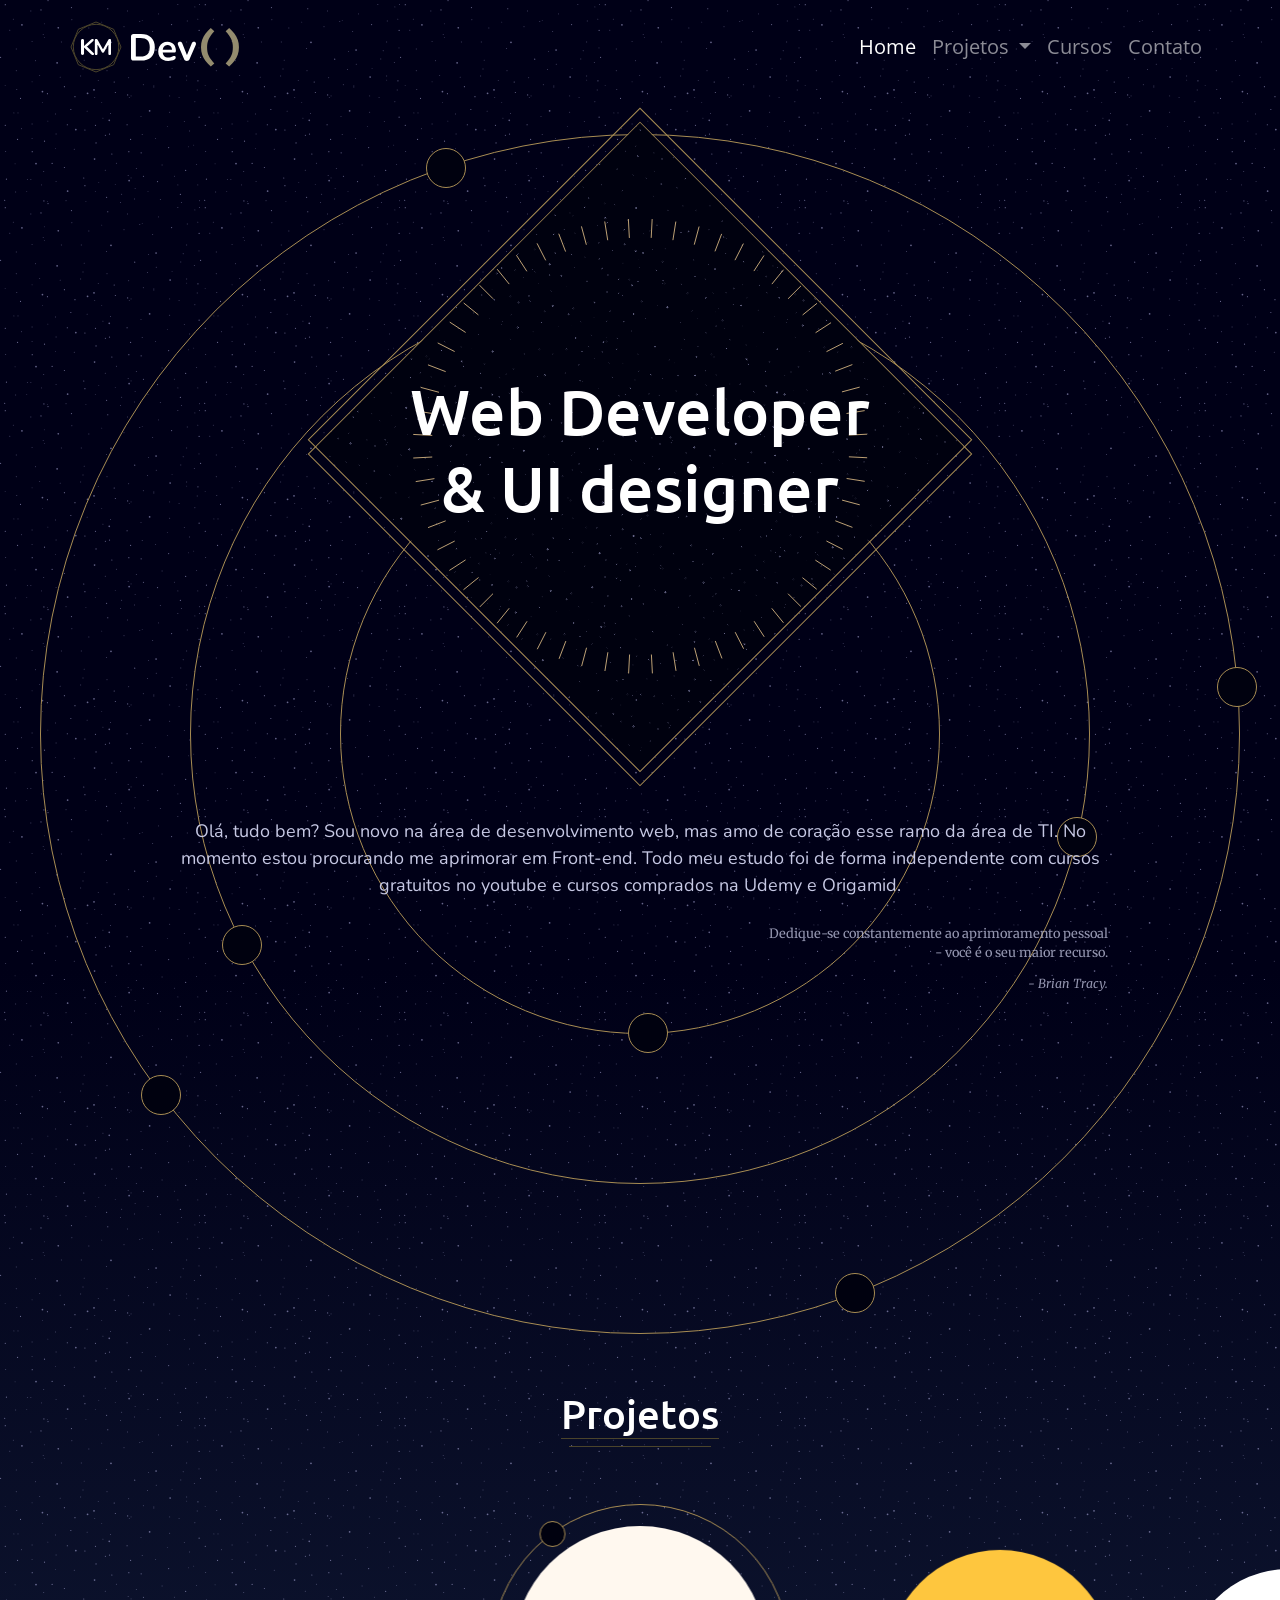
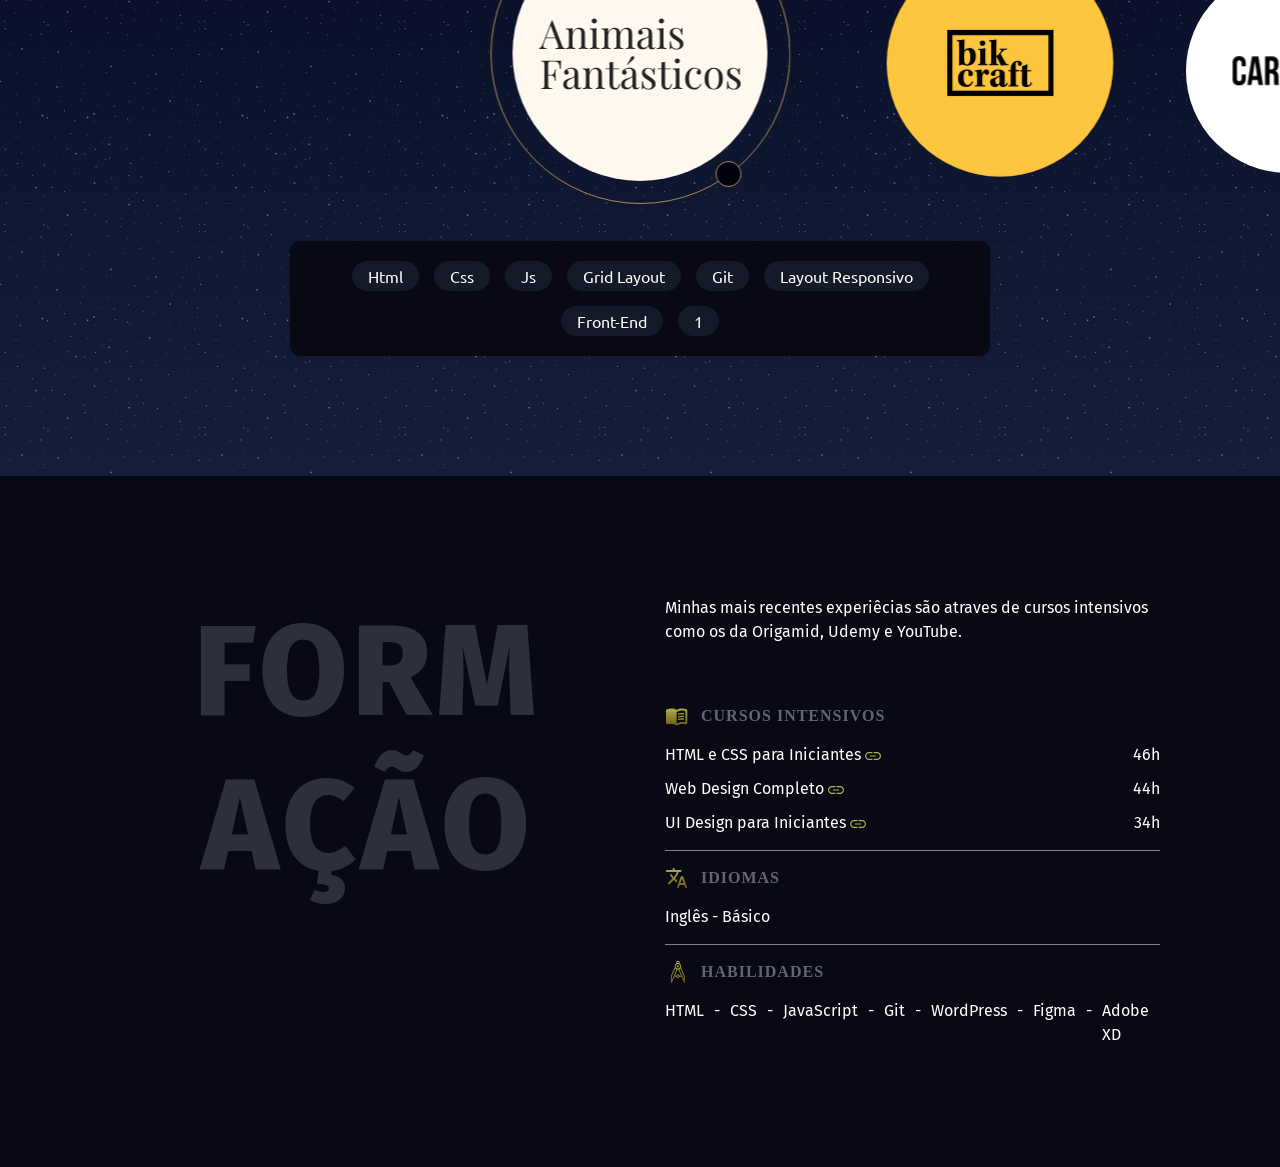
==== commit c7a9afdf: "ok" ====
--- a/index.html
+++ b/index.html
@@ -118,7 +118,7 @@
   <!-- Formação -->
   <section class="container-fluid formacao">
     <div class="formacao-titulo">
-      <h1 class="font-FS">form<br>ação</h1>
+      <h1 class="font-FS">form<br class="br">ação</h1>
     </div>
     <div class="formacao-historico">
       <div class="intro-formacao">
@@ -134,21 +134,21 @@
             <li>
               <div class="curso">
                 <a href="https://www.origamid.com/certificate/09580dfd" target="_blank">HTML e CSS para Iniciantes</a>
-                <span></span>
+                <span><img src="imagens/link.svg" alt="ico link"></span>
               </div> 
               <span>46h</span>
             </li>
             <li>
               <div class="curso">
                 <a href="https://www.origamid.com/certificate/017395b3" target="_blank">Web Design Completo</a>
-                <span></span>
+                <span><img src="imagens/link.svg" alt="ico link"></span>
               </div>
               <span>44h</span>
             </li>
             <li>
               <div class="curso">
                 <a href="https://www.origamid.com/certificate/74484af0" target="_blank">UI Design para Iniciantes</a>
-                <span></span>
+                <span><img src="imagens/link.svg" alt="ico link"></span>
               </div>
               <span>34h</span>
             </li>
--- a/style.css
+++ b/style.css
@@ -11,6 +11,17 @@
 
 @import url(css/styles/navbar.css);
 
+
+/* FORMAÇÂO */
+@media (max-width: 1024px){
+  .formacao{
+    grid-template-columns: 1fr;
+    grid-template-rows: auto 1fr;
+  }
+  .br{
+    display: none;
+  }
+}
 /* ORBITA */
 @media (max-width: 500px) {
   .orb-lg {
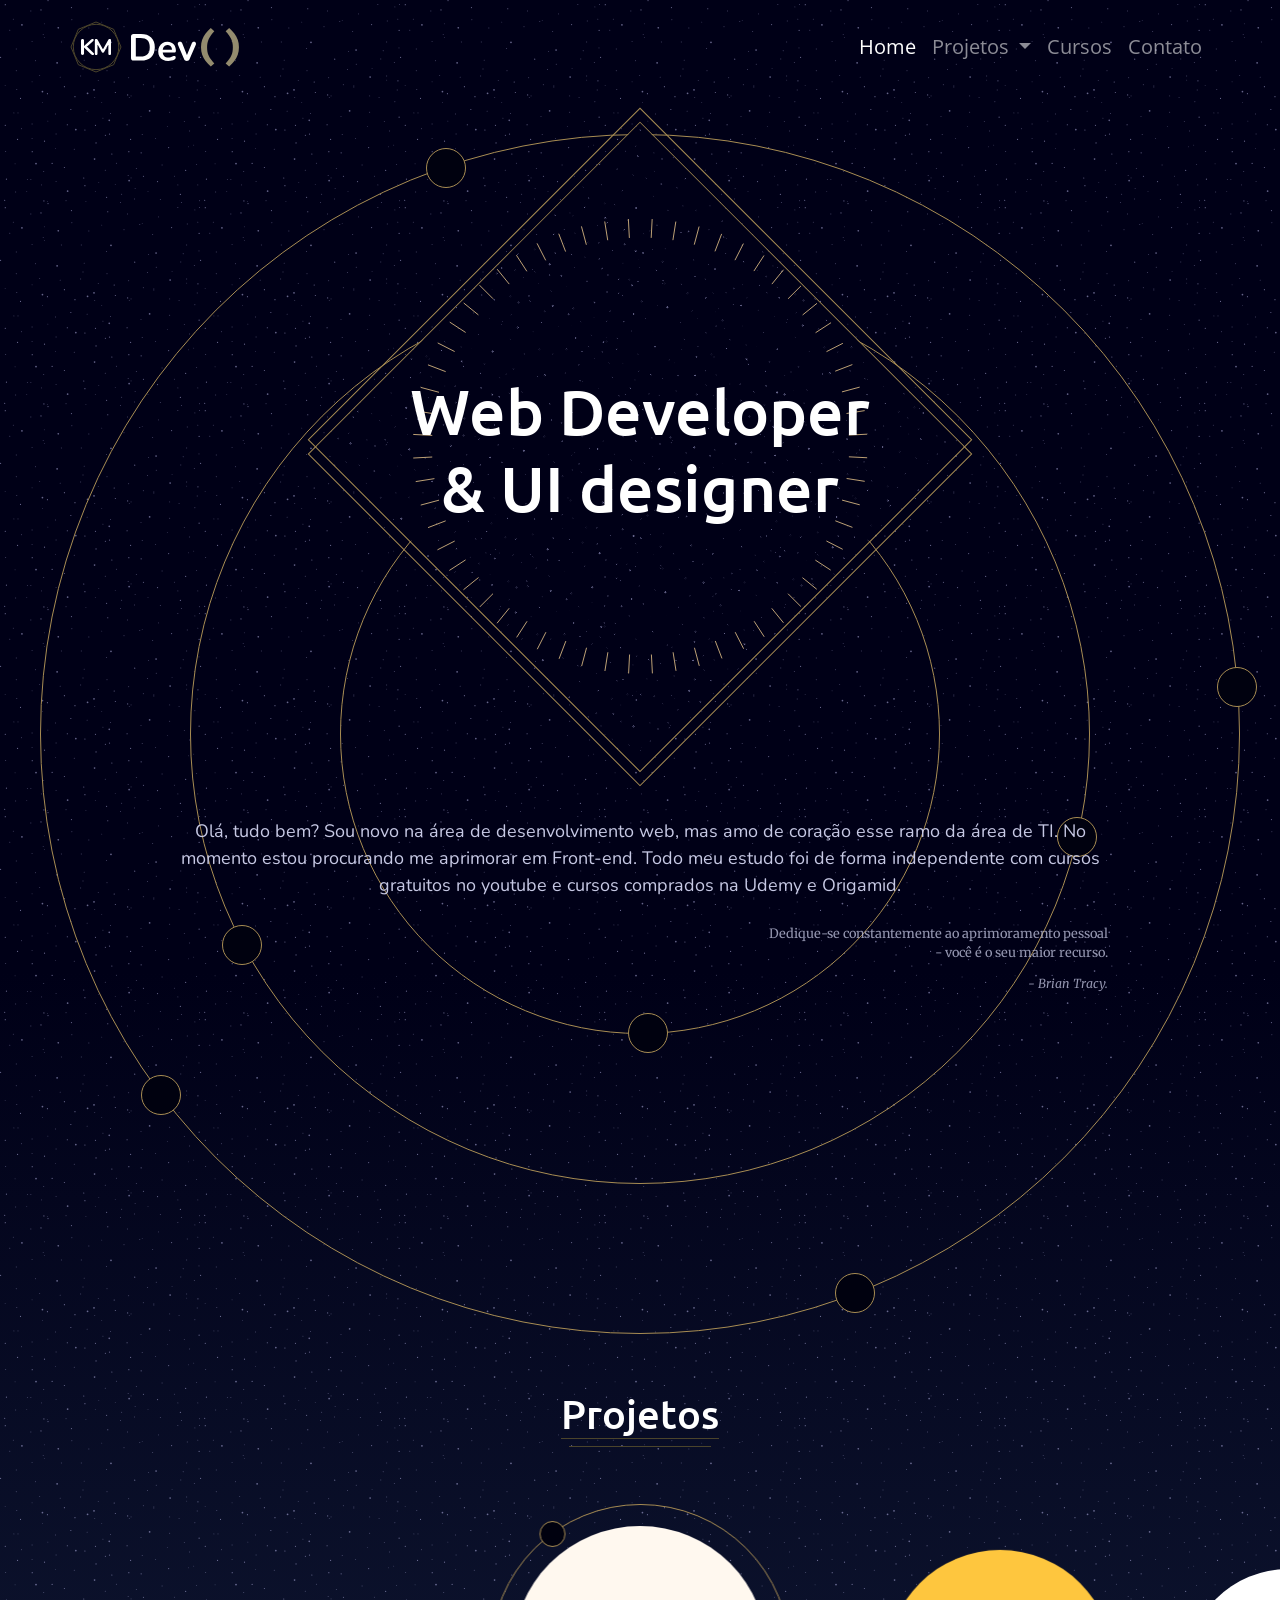
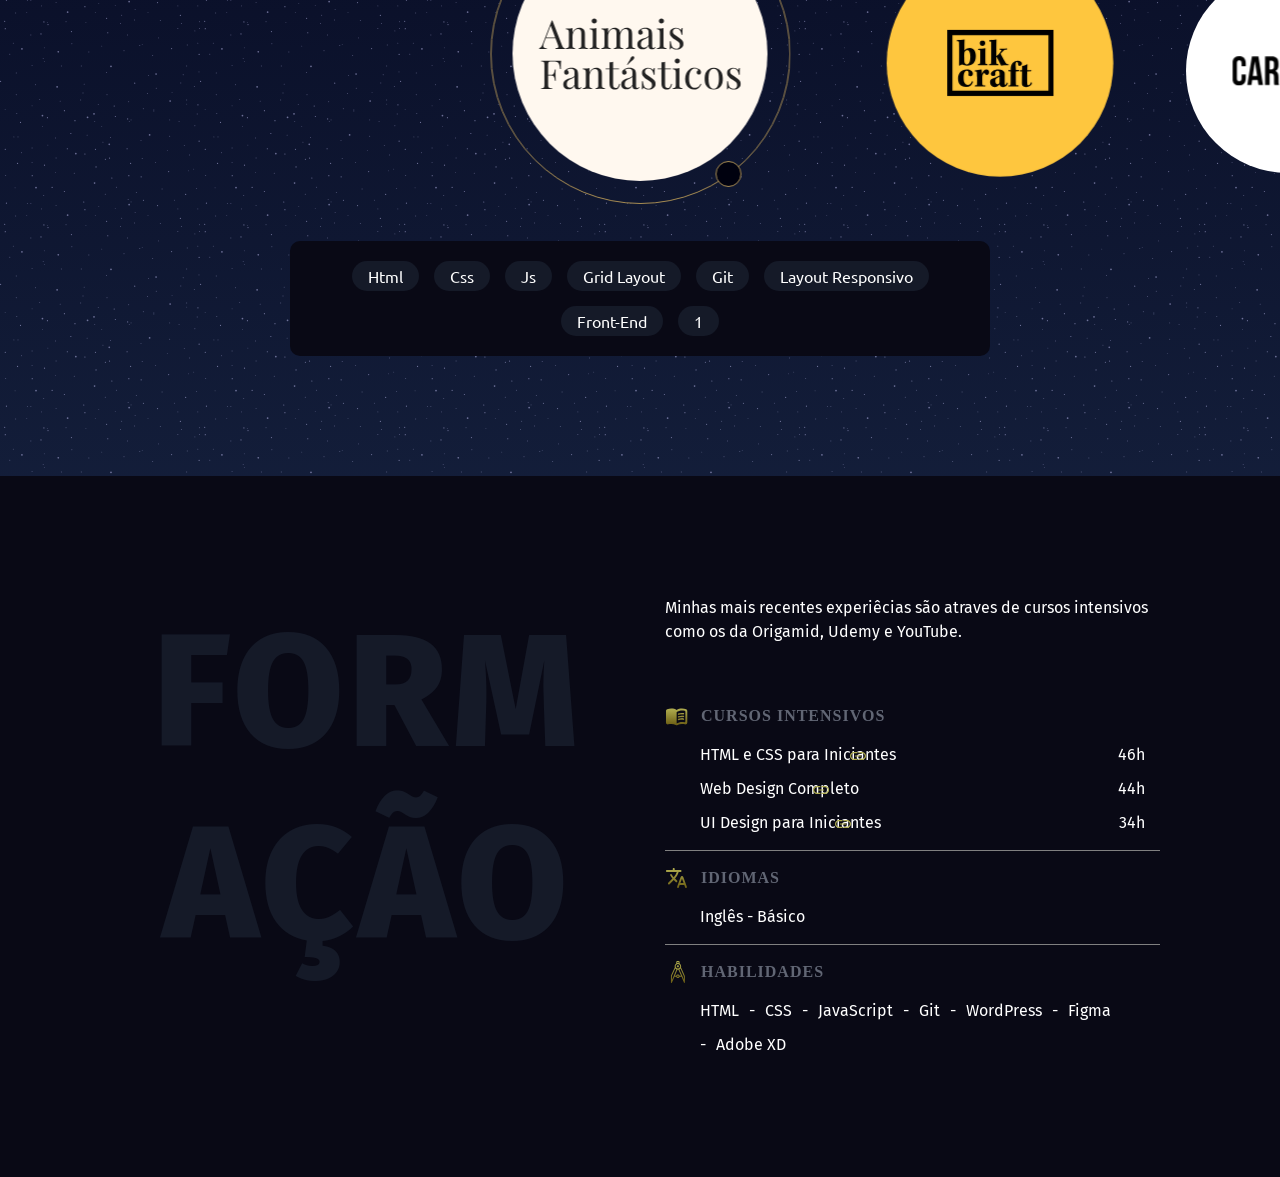
==== commit 86ee3b9d: "ok" ====
--- a/index.html
+++ b/index.html
@@ -125,12 +125,12 @@
         <p>Minhas mais recentes experiêcias são atraves de cursos intensivos como os da Origamid, Udemy e YouTube.</p>
       </div>
       <div class="formacoes">
-        <div class="cursos ">
+        <div class="cursos">
           <div class="titulos-formacao">
             <span></span>
             <h3>cursos intensivos</h3>
           </div>
-          <ul>
+          <ul class="lista-cursos avanco">
             <li>
               <div class="curso">
                 <a href="https://www.origamid.com/certificate/09580dfd" target="_blank">HTML e CSS para Iniciantes</a>
@@ -159,7 +159,7 @@
             <span></span>
             <h3>idiomas</h3>
           </div>
-          <ul>
+          <ul class="lista-idiomas avanco">
             <li>
               Inglês <span> - Básico</span>
             </li>
@@ -170,7 +170,7 @@
             <span></span>
             <h3>Habilidades</h3>
           </div>
-          <ul>
+          <ul class="lista-habilidades avanco">
             <li>HTML</li>
             <li>CSS</li>
             <li>JavaScript</li>
